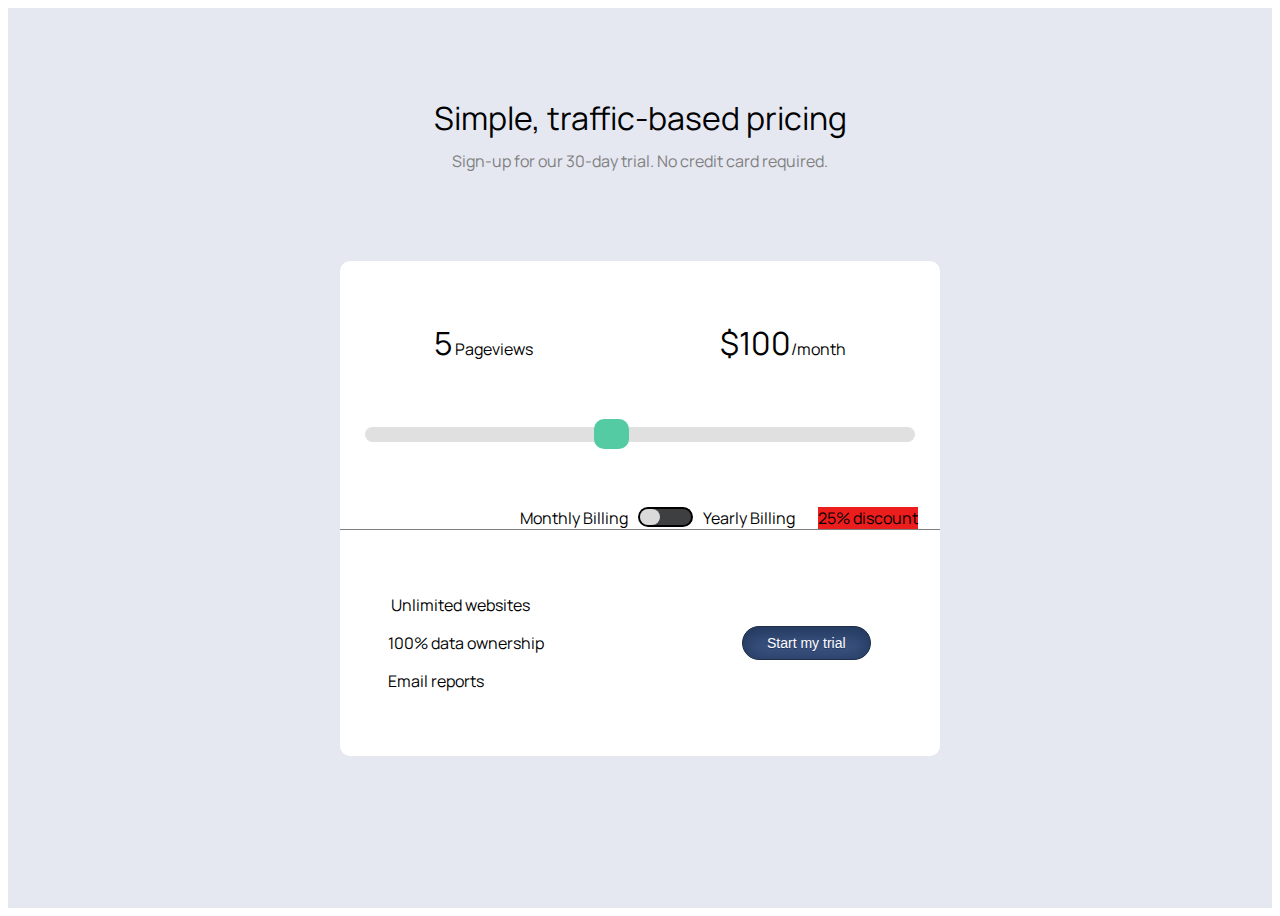
==== interactive-pricing-component-main/index.html @ b856bbfb "Added JS" ====
<!DOCTYPE html>
<html lang="en">

<head>
  <meta charset="UTF-8">
  <meta name="viewport" content="width=device-width, initial-scale=1.0">
  <!-- displays site properly based on user's device -->

  <link rel="icon" type="image/png" sizes="32x32" href="./images/favicon-32x32.png">
  <link rel="preconnect" href="https://fonts.googleapis.com">
  <link rel="preconnect" href="https://fonts.gstatic.com" crossorigin>
  <link href="https://fonts.googleapis.com/css2?family=Manrope:wght@600;800&display=swap" rel="stylesheet">
  <link rel="stylesheet" href="styles.css">
  <script src="script.js" defer></script>

  <title>Frontend Mentor | Interactive pricing component</title>

  <!-- Feel free to remove these styles or customise in your own stylesheet 👍 -->

</head>

<body>

  <div class="Main">

    <div class="circles"> <img src="./images/pattern-circles.svg" alt=""></div>
    <div class="heading-1">
      Simple, traffic-based pricing
    </div>
    <div class="heading-2">
      Sign-up for our 30-day trial. No credit card required.
    </div>


    <div class="Inner-Main">
      <div class="pageview-and-price">
        <div class="pageview">
          <span id="one">5</span> Pageviews
        </div>
        <div class="price">
          <span id="two">$100</span>/month
        </div>
      </div>

      <div class="slidecontainer">
        <input type="range" min="1" max="10" value="5" class="slider" id="myRange" oninput="calculate()">
      </div>

      <div class="billing">
        <div>
          Monthly Billing
        </div>
        <label class="toggle">
          <input type="checkbox" id="cToggle" onclick="check()">
          <span class="slider-btn"></span>
        </label>
        <div>
          Yearly Billing <span class="discount"> 25% discount</span>
        </div>
      </div>
      <div class="footer">
        <div class="benifits">
          <p> <img src="./images/icon-check.svg" alt=""> Unlimited websites</p>
          <p> <img src="./images/icon-check.svg" alt="">100% data ownership</p>
          <p> <img src="./images/icon-check.svg" alt="">Email reports</p>
        </div>
        <div class="btn">
          <a href="#" class="myButton">Start my trial</a>
        </div>
      </div>
    </div>
    <!-- <div class="attribution">
    Challenge by <a href="https://www.frontendmentor.io?ref=challenge" target="_blank">Frontend Mentor</a>. 
    Coded by <a href="#">Your Name Here</a>.
  </div> -->
</body>

</html>
---- interactive-pricing-component-main/styles.css ----
body{
    display: grid;
    place-items: center;
    height: 100vh;
    font-family: 'Manrope', sans-serif;
    /* background-color: rgb(128, 216, 216); */
}
.circles{
    position: absolute;
    top: 10%;
    left: 50%;
    transform: translateX(-50%);
}

.Main{
    height: 100%;
    width: 100%;
    background-color: hsl(230, 29%, 92%);
    display: flex;
    flex-direction: column;
    align-items: center;
    background-repeat: no-repeat;
    background-image: url("./images/bg-pattern.svg");
    background-size: 100% auto;
}

.heading-1{
    font-size: 2rem;
    margin-top: 7%;
}

.heading-2{
    color: grey;
    margin-top: 10px;
}

.Inner-Main{
    margin-top: 7%;
    width: 600px;
    display: flex;
    flex-direction: column;
    background-color: white;
    border-radius: 10px;
}

.pageview-and-price{
    margin-top: 10%;
    display: flex;
    justify-content: space-around;
}

#one, #two{
    font-size: 2rem;
}

.slidecontainer {
    width: 100%; /* Width of the outside container */
    
    margin: 10% auto;
  }
  
  .slider {
    -webkit-appearance: none;  /* Override default CSS styles */
    appearance: none;
    width: 550px; /* Full-width */
    height: 15px; /* Specified height */
    background: #d3d3d3; /* Grey background */
    border-radius: 10px;
    outline: none; /* Remove outline */
    opacity: 0.7; /* Set transparency (for mouse-over effects on hover) */
    -webkit-transition: .2s; /* 0.2 seconds transition on hover */
    transition: opacity .2s;
    margin-left: 50%;
    transform: translateX(-50%);
  }
  

  .slider:hover {
    opacity: 1; /* Fully shown on mouse-over */
  }
  
  .slider::-webkit-slider-thumb {
    appearance: none;
    width: 35px; /* Set a specific slider handle width */
    height: 30px; /* Slider handle height */
    
    background: url("./images/icon-slider.svg");
    background-size: 35px 30px;
    border-radius: 10px;

    background-repeat: no-repeat;
    background-color: rgb(12, 182, 125)    ;
    cursor: pointer; /* Cursor on hover */
  }

  .billing{
      display: flex;
      margin-left: 30%;
  }
  .discount{
    background-color: rgb(236, 29, 29);
    margin-left: 20px;
}


/* (A) HIDE DEFAULT CHECKBOX */
.toggle input { display: none; }

/* (B) TOGGLE BUTTON WRAPPER */
.toggle {
  position: relative;
  display: inline-block;
  width: 55px;
  height: 20px;
  margin: 0 10px;
  
}

/* (C) CUSTOM TOGGLE BUTTON "OUTSIDE BOX" */
.slider-btn {
  /* (C1) FULLY FILL  CONTAINER */
  position: absolute;
  top: 0; bottom: 0;
  left: 0; right: 0;
  /* (C2) COSMETIC STYLES */
  cursor: pointer;
  border: 2px solid #ddd;
  background-color: #3e3f41;
  border-radius: 60px;
  border-color: black;
}

/* (D) CUSTOM TOGGLE BUTTON "INSIDE SLIDER BUTTON" */
.slider-btn::before {
  /* (D1) FILL UP HALF OF  CONTAINER */
  content: "";
  width: 40%;
  height: 100%;
  /* (D2) DEFAULT BUTTON POSITION - LEFT */
  position: absolute;
  top: 0; left: 0;
  /* (D3) COSMETIC STYLES */
  background-color: #dadada;
  border-radius: 50px;
  border-color: black;
}

/* (E) ON CHECKED (SWITCHED ON) */
/* (E1) MAGIC CSS SLIDING ANIMATION */
.slider-btn, .slider-btn::before { transition: all .5s; }
/* (E2) TURN GREEN */
.toggle input:checked + .slider-btn {
  border: 2px solid #258805;
  background-color: #8cbc13;
}
/* (E3) MOVE SLIDER BUTTON TO RIGHT */
.toggle input:checked + .slider-btn::before { left: 50%; }
.footer{
    display: flex;
    border-top: 1px solid grey;
}

.benifits{
    margin: 8%;
}

.btn{
    align-self: center;
    margin-left: 150px;
}

.myButton {
	box-shadow:inset 0px 0px 15px 3px #23395e;
	background:linear-gradient(to bottom, #2e466e 5%, #415989 100%);
	background-color:#2e466e;
	border-radius:17px;
	border:1px solid #1f2f47;
	display:inline-block;
	cursor:pointer;
	color:#ffffff;
	font-family:Arial;
	font-size:14px;
	padding:8px 24px;
	text-decoration:none;
	text-shadow:0px 1px 0px #263666;
}
.myButton:hover {
	background:linear-gradient(to bottom, #415989 5%, #2e466e 100%);
	background-color:#415989;
}
.myButton:active {
	position:relative;
	top:1px;
}


.attribution { font-size: 11px; text-align: center; }
    .attribution a { color: hsl(228, 45%, 44%); }
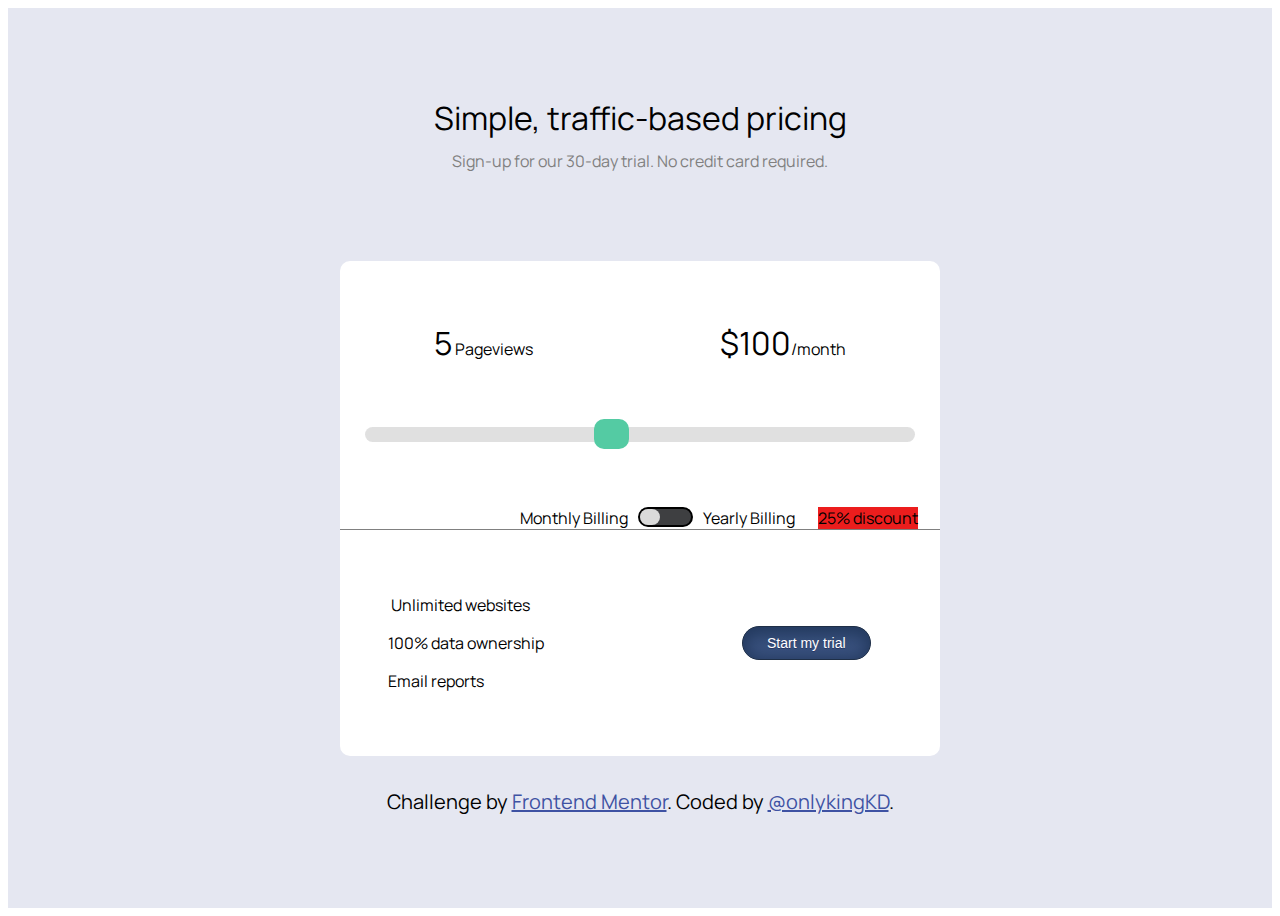
==== commit 7df1cf28: "Added Footer" ====
--- a/interactive-pricing-component-main/index.html
+++ b/interactive-pricing-component-main/index.html
@@ -36,7 +36,7 @@
       <div class="pageview-and-price">
         <div class="pageview">
           <span id="one">5</span> Pageviews
-        </div>
+        </div>  
         <div class="price">
           <span id="two">$100</span>/month
         </div>
@@ -54,6 +54,7 @@
           <input type="checkbox" id="cToggle" onclick="check()">
           <span class="slider-btn"></span>
         </label>
+      
         <div>
           Yearly Billing <span class="discount"> 25% discount</span>
         </div>
@@ -69,10 +70,10 @@
         </div>
       </div>
     </div>
-    <!-- <div class="attribution">
+    <div class="attribution">
     Challenge by <a href="https://www.frontendmentor.io?ref=challenge" target="_blank">Frontend Mentor</a>. 
-    Coded by <a href="#">Your Name Here</a>.
-  </div> -->
+    Coded by <a href="https://github.com/onlykingKD">@onlykingKD</a>.
+  </div>
 </body>
 
 </html>--- a/interactive-pricing-component-main/styles.css
+++ b/interactive-pricing-component-main/styles.css
@@ -1,110 +1,111 @@
-body{
-    display: grid;
-    place-items: center;
-    height: 100vh;
-    font-family: 'Manrope', sans-serif;
-    /* background-color: rgb(128, 216, 216); */
-}
-.circles{
-    position: absolute;
-    top: 10%;
-    left: 50%;
-    transform: translateX(-50%);
-}
-
-.Main{
-    height: 100%;
-    width: 100%;
-    background-color: hsl(230, 29%, 92%);
-    display: flex;
-    flex-direction: column;
-    align-items: center;
-    background-repeat: no-repeat;
-    background-image: url("./images/bg-pattern.svg");
-    background-size: 100% auto;
-}
-
-.heading-1{
-    font-size: 2rem;
-    margin-top: 7%;
-}
-
-.heading-2{
-    color: grey;
-    margin-top: 10px;
-}
-
-.Inner-Main{
-    margin-top: 7%;
-    width: 600px;
-    display: flex;
-    flex-direction: column;
-    background-color: white;
-    border-radius: 10px;
-}
-
-.pageview-and-price{
-    margin-top: 10%;
-    display: flex;
-    justify-content: space-around;
-}
-
-#one, #two{
-    font-size: 2rem;
+body {
+  display: grid;
+  place-items: center;
+  height: 100vh;
+  font-family: "Manrope", sans-serif;
+  /* background-color: rgb(128, 216, 216); */
+}
+.circles {
+  position: absolute;
+  top: 10%;
+  left: 50%;
+  transform: translateX(-50%);
+}
+
+.Main {
+  height: 100%;
+  width: 100%;
+  background-color: hsl(230, 29%, 92%);
+  display: flex;
+  flex-direction: column;
+  align-items: center;
+  background-repeat: no-repeat;
+  background-image: url("./images/bg-pattern.svg");
+  background-size: 100% auto;
+}
+
+.heading-1 {
+  font-size: 2rem;
+  margin-top: 7%;
+}
+
+.heading-2 {
+  color: grey;
+  margin-top: 10px;
+}
+
+.Inner-Main {
+  margin-top: 7%;
+  width: 600px;
+  display: flex;
+  flex-direction: column;
+  background-color: white;
+  border-radius: 10px;
+}
+
+.pageview-and-price {
+  margin-top: 10%;
+  display: flex;
+  justify-content: space-around;
+}
+
+#one,
+#two {
+  font-size: 2rem;
 }
 
 .slidecontainer {
-    width: 100%; /* Width of the outside container */
-    
-    margin: 10% auto;
-  }
-  
-  .slider {
-    -webkit-appearance: none;  /* Override default CSS styles */
-    appearance: none;
-    width: 550px; /* Full-width */
-    height: 15px; /* Specified height */
-    background: #d3d3d3; /* Grey background */
-    border-radius: 10px;
-    outline: none; /* Remove outline */
-    opacity: 0.7; /* Set transparency (for mouse-over effects on hover) */
-    -webkit-transition: .2s; /* 0.2 seconds transition on hover */
-    transition: opacity .2s;
-    margin-left: 50%;
-    transform: translateX(-50%);
-  }
-  
-
-  .slider:hover {
-    opacity: 1; /* Fully shown on mouse-over */
-  }
-  
-  .slider::-webkit-slider-thumb {
-    appearance: none;
-    width: 35px; /* Set a specific slider handle width */
-    height: 30px; /* Slider handle height */
-    
-    background: url("./images/icon-slider.svg");
-    background-size: 35px 30px;
-    border-radius: 10px;
-
-    background-repeat: no-repeat;
-    background-color: rgb(12, 182, 125)    ;
-    cursor: pointer; /* Cursor on hover */
-  }
-
-  .billing{
-      display: flex;
-      margin-left: 30%;
-  }
-  .discount{
-    background-color: rgb(236, 29, 29);
-    margin-left: 20px;
-}
-
+  width: 100%; /* Width of the outside container */
+
+  margin: 10% auto;
+}
+
+.slider {
+  -webkit-appearance: none; /* Override default CSS styles */
+  appearance: none;
+  width: 550px; /* Full-width */
+  height: 15px; /* Specified height */
+  background: #d3d3d3; /* Grey background */
+  border-radius: 10px;
+  outline: none; /* Remove outline */
+  opacity: 0.7; /* Set transparency (for mouse-over effects on hover) */
+  -webkit-transition: 0.2s; /* 0.2 seconds transition on hover */
+  transition: opacity 0.2s;
+  margin-left: 50%;
+  transform: translateX(-50%);
+}
+
+.slider:hover {
+  opacity: 1; /* Fully shown on mouse-over */
+}
+
+.slider::-webkit-slider-thumb {
+  appearance: none;
+  width: 35px; /* Set a specific slider handle width */
+  height: 30px; /* Slider handle height */
+
+  background: url("./images/icon-slider.svg");
+  background-size: 35px 30px;
+  border-radius: 10px;
+
+  background-repeat: no-repeat;
+  background-color: rgb(12, 182, 125);
+  cursor: pointer; /* Cursor on hover */
+}
+
+.billing {
+  display: flex;
+  margin-left: 30%;
+}
+.discount {
+  background-color: rgb(236, 29, 29);
+  margin-left: 20px;
+}
 
 /* (A) HIDE DEFAULT CHECKBOX */
-.toggle input { display: none; }
+.toggle input {
+  display: none;
+}
 
 /* (B) TOGGLE BUTTON WRAPPER */
 .toggle {
@@ -113,15 +114,16 @@
   width: 55px;
   height: 20px;
   margin: 0 10px;
-  
 }
 
 /* (C) CUSTOM TOGGLE BUTTON "OUTSIDE BOX" */
 .slider-btn {
   /* (C1) FULLY FILL  CONTAINER */
   position: absolute;
-  top: 0; bottom: 0;
-  left: 0; right: 0;
+  top: 0;
+  bottom: 0;
+  left: 0;
+  right: 0;
   /* (C2) COSMETIC STYLES */
   cursor: pointer;
   border: 2px solid #ddd;
@@ -138,7 +140,8 @@
   height: 100%;
   /* (D2) DEFAULT BUTTON POSITION - LEFT */
   position: absolute;
-  top: 0; left: 0;
+  top: 0;
+  left: 0;
   /* (D3) COSMETIC STYLES */
   background-color: #dadada;
   border-radius: 50px;
@@ -147,52 +150,62 @@
 
 /* (E) ON CHECKED (SWITCHED ON) */
 /* (E1) MAGIC CSS SLIDING ANIMATION */
-.slider-btn, .slider-btn::before { transition: all .5s; }
+.slider-btn,
+.slider-btn::before {
+  transition: all 0.5s;
+}
 /* (E2) TURN GREEN */
 .toggle input:checked + .slider-btn {
   border: 2px solid #258805;
   background-color: #8cbc13;
 }
 /* (E3) MOVE SLIDER BUTTON TO RIGHT */
-.toggle input:checked + .slider-btn::before { left: 50%; }
-.footer{
-    display: flex;
-    border-top: 1px solid grey;
-}
-
-.benifits{
-    margin: 8%;
-}
-
-.btn{
-    align-self: center;
-    margin-left: 150px;
+.toggle input:checked + .slider-btn::before {
+  left: 50%;
+}
+.footer {
+  display: flex;
+  border-top: 1px solid grey;
+}
+
+.benifits {
+  margin: 8%;
+}
+
+.btn {
+  align-self: center;
+  margin-left: 150px;
 }
 
 .myButton {
-	box-shadow:inset 0px 0px 15px 3px #23395e;
-	background:linear-gradient(to bottom, #2e466e 5%, #415989 100%);
-	background-color:#2e466e;
-	border-radius:17px;
-	border:1px solid #1f2f47;
-	display:inline-block;
-	cursor:pointer;
-	color:#ffffff;
-	font-family:Arial;
-	font-size:14px;
-	padding:8px 24px;
-	text-decoration:none;
-	text-shadow:0px 1px 0px #263666;
+  box-shadow: inset 0px 0px 15px 3px #23395e;
+  background: linear-gradient(to bottom, #2e466e 5%, #415989 100%);
+  background-color: #2e466e;
+  border-radius: 17px;
+  border: 1px solid #1f2f47;
+  display: inline-block;
+  cursor: pointer;
+  color: #ffffff;
+  font-family: Arial;
+  font-size: 14px;
+  padding: 8px 24px;
+  text-decoration: none;
+  text-shadow: 0px 1px 0px #263666;
 }
 .myButton:hover {
-	background:linear-gradient(to bottom, #415989 5%, #2e466e 100%);
-	background-color:#415989;
+  background: linear-gradient(to bottom, #415989 5%, #2e466e 100%);
+  background-color: #415989;
 }
 .myButton:active {
-	position:relative;
-	top:1px;
-}
-
-
-.attribution { font-size: 11px; text-align: center; }
-    .attribution a { color: hsl(228, 45%, 44%); }+  position: relative;
+  top: 1px;
+}
+
+.attribution {
+  margin-top: 2rem;
+  font-size: 20px;
+  text-align: center;
+}
+.attribution a {
+  color: hsl(228, 45%, 44%);
+}
